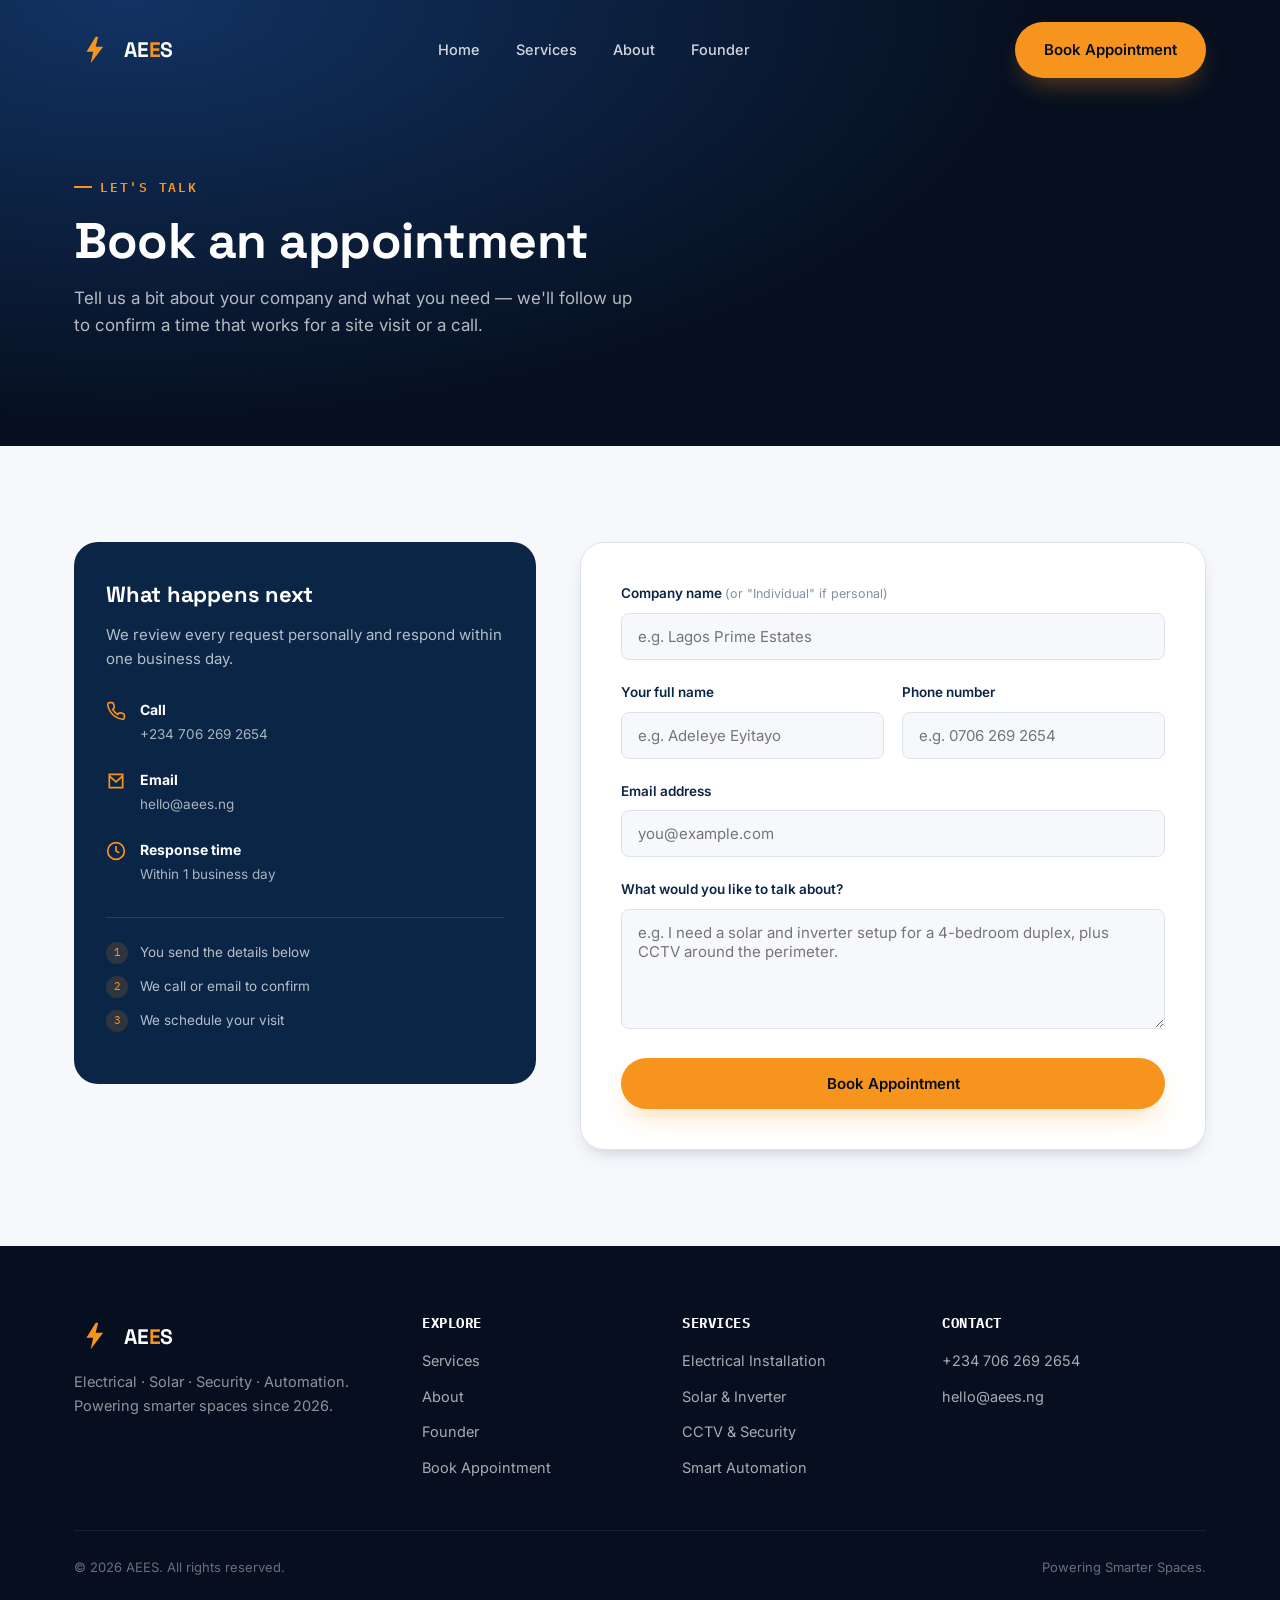
==== aees-website/appointment.html @ 7b67c180 "Initial commit" ====
<!DOCTYPE html>
<html lang="en">
<head>
<meta charset="UTF-8">
<meta name="viewport" content="width=device-width, initial-scale=1.0">
<title>Book an Appointment | AEES</title>
<meta name="description" content="Book an appointment with AEES for electrical, solar, security, or automation work.">
<link rel="icon" href="images/favicon.svg" type="image/svg+xml">
<link rel="preconnect" href="https://fonts.googleapis.com">
<link rel="preconnect" href="https://fonts.gstatic.com" crossorigin>
<link href="https://fonts.googleapis.com/css2?family=Space+Grotesk:wght@500;600;700&family=Inter:wght@400;500;600&family=IBM+Plex+Mono:wght@500&display=swap" rel="stylesheet">
<link rel="stylesheet" href="css/style.css">
<noscript><style>[data-reveal],[data-reveal-stagger]>*{opacity:1!important;transform:none!important;}</style></noscript>
</head>
<body>

<!-- ===== NAV ===== -->
<header class="nav" id="nav">
  <div class="container">
    <a href="index.html" class="brand">
      <svg class="brand-mark" viewBox="0 0 48 48" fill="none" xmlns="http://www.w3.org/2000/svg">
        <path d="M26 8L15 26h8l-3 14 15-20h-9l3-12z" fill="#F7941D"/>
      </svg>
      <span class="brand-word">AE<span>E</span>S</span>
    </a>
    <nav class="nav-links" aria-label="Primary">
      <a href="index.html#home">Home</a>
      <a href="index.html#services">Services</a>
      <a href="index.html#about">About</a>
      <a href="profile.html">Founder</a>
    </nav>
    <div class="nav-cta">
      <a href="appointment.html" class="btn btn-primary desktop-only">Book Appointment</a>
      <button class="nav-toggle" aria-label="Toggle menu" aria-expanded="false">
        <span></span><span></span><span></span>
      </button>
    </div>
  </div>
</header>

<div class="mobile-menu">
  <a href="index.html#home">Home</a>
  <a href="index.html#services">Services</a>
  <a href="index.html#about">About</a>
  <a href="profile.html">Founder</a>
  <a href="appointment.html" class="btn btn-primary">Book Appointment</a>
</div>

<!-- ===== HEADER ===== -->
<section class="page-header">
  <div class="container">
    <span class="eyebrow">Let's talk</span>
    <h1>Book an appointment</h1>
    <p>Tell us a bit about your company and what you need — we'll follow up to confirm a time that works for a site visit or a call.</p>
  </div>
</section>

<!-- ===== FORM ===== -->
<section class="appointment-section">
  <div class="container appointment-layout">

    <aside class="appointment-info" data-reveal>
      <h3>What happens next</h3>
      <p>We review every request personally and respond within one business day.</p>

      <div class="info-row">
        <svg width="20" height="20" viewBox="0 0 24 24" fill="none" stroke="currentColor" stroke-width="2"><path d="M22 16.9v3a2 2 0 0 1-2.2 2 19.8 19.8 0 0 1-8.6-3.1 19.5 19.5 0 0 1-6-6 19.8 19.8 0 0 1-3.1-8.6A2 2 0 0 1 4.1 2h3a2 2 0 0 1 2 1.7c.1 1 .4 2 .7 3a2 2 0 0 1-.5 2.1L8 10.1a16 16 0 0 0 6 6l1.3-1.3a2 2 0 0 1 2.1-.5c1 .3 2 .5 3 .7a2 2 0 0 1 1.6 2Z"/></svg>
        <div><strong>Call</strong><span>+234 706 269 2654</span></div>
      </div>
      <div class="info-row">
        <svg width="20" height="20" viewBox="0 0 24 24" fill="none" stroke="currentColor" stroke-width="2"><path d="M4 4h16v16H4V4Z"/><path d="m4 6 8 7 8-7"/></svg>
        <div><strong>Email</strong><span>hello@aees.ng</span></div>
      </div>
      <div class="info-row">
        <svg width="20" height="20" viewBox="0 0 24 24" fill="none" stroke="currentColor" stroke-width="2"><circle cx="12" cy="12" r="10"/><path d="M12 6v6l4 2"/></svg>
        <div><strong>Response time</strong><span>Within 1 business day</span></div>
      </div>

      <ul class="info-steps">
        <li><span class="step-num">1</span> You send the details below</li>
        <li><span class="step-num">2</span> We call or email to confirm</li>
        <li><span class="step-num">3</span> We schedule your visit</li>
      </ul>
    </aside>

    <div class="form-card" data-reveal>
      <form id="appointment-form" novalidate>

        <div class="form-row">
          <label for="companyName">Company name <span class="hint">(or "Individual" if personal)</span></label>
          <input type="text" id="companyName" name="companyName" required placeholder="e.g. Lagos Prime Estates">
          <span class="field-error">Please enter your company or organisation name.</span>
        </div>

        <div class="form-grid-2">
          <div class="form-row">
            <label for="fullName">Your full name</label>
            <input type="text" id="fullName" name="fullName" required placeholder="e.g. Adeleye Eyitayo">
            <span class="field-error">Please enter your full name.</span>
          </div>
          <div class="form-row">
            <label for="phone">Phone number</label>
            <input type="tel" id="phone" name="phone" required placeholder="e.g. 0706 269 2654">
            <span class="field-error">Enter a valid phone number.</span>
          </div>
        </div>

        <div class="form-row">
          <label for="email">Email address</label>
          <input type="email" id="email" name="email" required placeholder="you@example.com">
          <span class="field-error">Enter a valid email address.</span>
        </div>

        <div class="form-row">
          <label for="message">What would you like to talk about?</label>
          <textarea id="message" name="message" required placeholder="e.g. I need a solar and inverter setup for a 4-bedroom duplex, plus CCTV around the perimeter."></textarea>
          <span class="field-error">Tell us a little about what you need — a sentence is fine.</span>
        </div>

        <button type="submit" class="btn btn-primary btn-block">Book Appointment</button>
        <div class="form-status" id="form-status"></div>
      </form>
    </div>

  </div>
</section>

<!-- ===== FOOTER ===== -->
<footer class="site-footer">
  <div class="container">
    <div class="footer-grid">
      <div class="footer-brand">
        <a href="index.html" class="brand">
          <svg class="brand-mark" viewBox="0 0 48 48" fill="none" xmlns="http://www.w3.org/2000/svg">
            <path d="M26 8L15 26h8l-3 14 15-20h-9l3-12z" fill="#F7941D"/>
          </svg>
          <span class="brand-word">AE<span>E</span>S</span>
        </a>
        <p>Electrical · Solar · Security · Automation. Powering smarter spaces since 2026.</p>
      </div>
      <div class="footer-col">
        <h4>Explore</h4>
        <ul>
          <li><a href="index.html#services">Services</a></li>
          <li><a href="index.html#about">About</a></li>
          <li><a href="profile.html">Founder</a></li>
          <li><a href="appointment.html">Book Appointment</a></li>
        </ul>
      </div>
      <div class="footer-col">
        <h4>Services</h4>
        <ul>
          <li><a href="index.html#services">Electrical Installation</a></li>
          <li><a href="index.html#services">Solar &amp; Inverter</a></li>
          <li><a href="index.html#services">CCTV &amp; Security</a></li>
          <li><a href="index.html#services">Smart Automation</a></li>
        </ul>
      </div>
      <div class="footer-col">
        <h4>Contact</h4>
        <ul>
          <li><a href="tel:+2347062692654">+234 706 269 2654</a></li>
          <li><a href="mailto:hello@aees.ng">hello@aees.ng</a></li>
        </ul>
      </div>
    </div>
    <div class="footer-bottom">
      <span>© 2026 AEES. All rights reserved.</span>
      <span>Powering Smarter Spaces.</span>
    </div>
  </div>
</footer>

<script src="js/main.js"></script>
</body>
</html>
---- aees-website/css/style.css ----
/* ============================================================
   AEES — Electrical · Solar · Security · Automation
   Design tokens
   ============================================================ */
:root {
  /* Brand colors (sampled from the AEES mark) */
  --navy-950: #060f1f;
  --navy-900: #0b2546;
  --navy-800: #123363;
  --navy-700: #1c4380;
  --orange-500: #f7941d;
  --orange-600: #e07c00;
  --orange-glow: rgba(247, 148, 29, 0.45);

  --paper: #f6f8fb;
  --paper-dim: #eaeef4;
  --ink: #0e1726;
  --slate: #556077;
  --slate-light: #8290a3;
  --line: #dde3ec;
  --white: #ffffff;

  --font-display: "Space Grotesk", "Segoe UI", sans-serif;
  --font-body: "Inter", "Segoe UI", sans-serif;
  --font-mono: "IBM Plex Mono", monospace;

  --radius-sm: 8px;
  --radius-md: 14px;
  --radius-lg: 24px;
  --shadow-soft: 0 20px 45px -20px rgba(11, 37, 70, 0.35);
  --shadow-tight: 0 8px 20px -10px rgba(11, 37, 70, 0.3);
  --ease: cubic-bezier(0.22, 1, 0.36, 1);
}

@media (prefers-reduced-motion: reduce) {
  *, *::before, *::after {
    animation-duration: 0.001ms !important;
    animation-iteration-count: 1 !important;
    transition-duration: 0.001ms !important;
    scroll-behavior: auto !important;
  }
}

* { box-sizing: border-box; }
html { scroll-behavior: smooth; }

body {
  margin: 0;
  font-family: var(--font-body);
  color: var(--ink);
  background: var(--paper);
  line-height: 1.6;
  -webkit-font-smoothing: antialiased;
}

img { max-width: 100%; display: block; }
a { color: inherit; text-decoration: none; }
ul { list-style: none; margin: 0; padding: 0; }
button { font-family: inherit; cursor: pointer; }

.container {
  width: 100%;
  max-width: 1180px;
  margin: 0 auto;
  padding: 0 24px;
}

.eyebrow {
  display: inline-flex;
  align-items: center;
  gap: 8px;
  font-family: var(--font-mono);
  font-size: 12.5px;
  letter-spacing: 0.14em;
  text-transform: uppercase;
  color: var(--orange-600);
  font-weight: 600;
}
.eyebrow::before {
  content: "";
  width: 18px;
  height: 2px;
  background: var(--orange-500);
  display: inline-block;
}

h1, h2, h3, h4 {
  font-family: var(--font-display);
  color: var(--navy-900);
  line-height: 1.12;
  margin: 0;
  letter-spacing: -0.01em;
}

.section-head {
  max-width: 640px;
  margin-bottom: 48px;
}
.section-head h2 { font-size: clamp(28px, 3.6vw, 40px); margin-top: 14px; }
.section-head p { color: var(--slate); font-size: 17px; margin-top: 14px; }

section { padding: 96px 0; position: relative; }

/* ---------------- Buttons ---------------- */
.btn {
  display: inline-flex;
  align-items: center;
  justify-content: center;
  gap: 10px;
  padding: 15px 28px;
  border-radius: 999px;
  font-weight: 600;
  font-size: 15px;
  border: 1px solid transparent;
  transition: transform 0.25s var(--ease), box-shadow 0.25s var(--ease), background 0.25s var(--ease), color 0.25s var(--ease);
  white-space: nowrap;
}
.btn-primary {
  background: var(--orange-500);
  color: var(--navy-950);
  box-shadow: 0 12px 28px -10px var(--orange-glow);
}
.btn-primary:hover { background: var(--orange-600); transform: translateY(-2px); box-shadow: 0 16px 32px -10px var(--orange-glow); }
.btn-primary:focus-visible { outline: 3px solid var(--navy-900); outline-offset: 2px; }

.btn-ghost {
  background: transparent;
  border-color: rgba(255,255,255,0.35);
  color: var(--white);
}
.btn-ghost:hover { background: rgba(255,255,255,0.1); transform: translateY(-2px); }

.btn-outline-dark {
  background: transparent;
  border-color: var(--navy-900);
  color: var(--navy-900);
}
.btn-outline-dark:hover { background: var(--navy-900); color: var(--white); }

.btn-block { width: 100%; }
.btn[disabled] { opacity: 0.6; cursor: not-allowed; transform: none !important; }

/* ---------------- Nav ---------------- */
.nav {
  position: fixed;
  top: 0; left: 0; right: 0;
  z-index: 100;
  padding: 22px 0;
  transition: padding 0.35s var(--ease), background 0.35s var(--ease), box-shadow 0.35s var(--ease);
}
.nav .container { display: flex; align-items: center; justify-content: space-between; }
.nav.is-scrolled { padding: 12px 0; background: rgba(6, 15, 31, 0.92); backdrop-filter: blur(10px); box-shadow: var(--shadow-tight); }

.brand { display: flex; align-items: center; gap: 10px; }
.brand-mark { width: 40px; height: 40px; flex-shrink: 0; }
.brand-word { font-family: var(--font-display); font-weight: 700; font-size: 21px; color: var(--white); letter-spacing: -0.01em; }
.brand-word span { color: var(--orange-500); }
.brand-tag { display: none; }

.nav-links {
  display: flex;
  align-items: center;
  gap: 36px;
}
.nav-links a {
  color: rgba(255,255,255,0.82);
  font-size: 14.5px;
  font-weight: 500;
  position: relative;
  padding: 4px 0;
  transition: color 0.2s;
}
.nav-links a::after {
  content: "";
  position: absolute; left: 0; right: 100%; bottom: -2px;
  height: 2px; background: var(--orange-500);
  transition: right 0.3s var(--ease);
}
.nav-links a:hover, .nav-links a.active { color: var(--white); }
.nav-links a:hover::after, .nav-links a.active::after { right: 0; }

.nav-cta { display: flex; align-items: center; gap: 18px; }
.nav-toggle {
  display: none;
  width: 42px; height: 42px;
  border-radius: 10px;
  border: 1px solid rgba(255,255,255,0.25);
  background: transparent;
  align-items: center; justify-content: center;
  flex-direction: column; gap: 5px;
}
.nav-toggle span { width: 20px; height: 2px; background: var(--white); border-radius: 2px; transition: transform 0.25s, opacity 0.25s; }
.nav-toggle.is-open span:nth-child(1) { transform: translateY(7px) rotate(45deg); }
.nav-toggle.is-open span:nth-child(2) { opacity: 0; }
.nav-toggle.is-open span:nth-child(3) { transform: translateY(-7px) rotate(-45deg); }

/* ---------------- Hero ---------------- */
.hero {
  position: relative;
  background: radial-gradient(120% 140% at 15% 0%, var(--navy-800) 0%, var(--navy-900) 45%, var(--navy-950) 100%);
  color: var(--white);
  padding: 190px 0 130px;
  overflow: hidden;
}
.hero-grid {
  display: grid;
  grid-template-columns: 1.05fr 0.95fr;
  gap: 40px;
  align-items: center;
  position: relative;
  z-index: 2;
}
.hero-copy .eyebrow { color: var(--orange-500); }
.hero-copy .eyebrow::before { background: var(--orange-500); }
.hero h1 {
  color: var(--white);
  font-size: clamp(38px, 5.4vw, 64px);
  margin-top: 18px;
}
.hero h1 em { color: var(--orange-500); font-style: normal; }
.hero-copy p {
  color: rgba(255,255,255,0.72);
  font-size: 18px;
  max-width: 480px;
  margin-top: 22px;
}
.hero-actions { display: flex; gap: 16px; margin-top: 36px; flex-wrap: wrap; }

.hero-services {
  display: flex;
  gap: 10px;
  margin-top: 44px;
  flex-wrap: wrap;
}
.hero-service-chip {
  font-family: var(--font-mono);
  font-size: 12px;
  letter-spacing: 0.03em;
  color: rgba(255,255,255,0.75);
  border: 1px solid rgba(255,255,255,0.18);
  padding: 8px 14px;
  border-radius: 999px;
}

.hero-visual { position: relative; height: 460px; }
.circuit-svg { width: 100%; height: 100%; overflow: visible; }
.circuit-line {
  fill: none;
  stroke: rgba(255,255,255,0.22);
  stroke-width: 1.6;
  stroke-dasharray: 8 6;
}
.circuit-line.is-live {
  stroke: var(--orange-500);
  stroke-dasharray: 700;
  stroke-dashoffset: 700;
  animation: draw 2.6s var(--ease) forwards;
}
.circuit-node {
  fill: var(--navy-950);
  stroke: rgba(255,255,255,0.35);
  stroke-width: 1.4;
}
.circuit-node.is-core { fill: var(--orange-500); stroke: none; }
.circuit-node-pulse {
  fill: none;
  stroke: var(--orange-500);
  stroke-width: 1.4;
  opacity: 0;
  transform-origin: center;
  animation: pulse 2.8s ease-out infinite;
}
.circuit-icon { color: var(--white); }
.circuit-label {
  font-family: var(--font-mono);
  font-size: 10.5px;
  fill: rgba(255,255,255,0.55);
  letter-spacing: 0.04em;
}

@keyframes draw { to { stroke-dashoffset: 0; } }
@keyframes pulse {
  0% { opacity: 0.9; transform: scale(0.4); }
  100% { opacity: 0; transform: scale(2.6); }
}

.hero-bolt {
  position: absolute;
  inset: 0;
  display: flex;
  align-items: center;
  justify-content: center;
  pointer-events: none;
}

/* ---------------- Trust / values strip ---------------- */
.trust-strip {
  background: var(--navy-950);
  border-top: 1px solid rgba(255,255,255,0.08);
}
.trust-strip .container {
  display: flex;
  justify-content: space-between;
  flex-wrap: wrap;
  gap: 18px;
  padding: 22px 24px;
}
.trust-item {
  display: flex;
  align-items: center;
  gap: 10px;
  color: rgba(255,255,255,0.78);
  font-family: var(--font-mono);
  font-size: 12.5px;
  letter-spacing: 0.05em;
  text-transform: uppercase;
}
.trust-item svg { color: var(--orange-500); flex-shrink: 0; }

/* ---------------- Services ---------------- */
.services { background: var(--paper); }
.services-grid {
  display: grid;
  grid-template-columns: repeat(3, 1fr);
  gap: 22px;
}
.service-card {
  background: var(--white);
  border: 1px solid var(--line);
  border-radius: var(--radius-lg);
  padding: 32px 28px;
  position: relative;
  overflow: hidden;
  transition: transform 0.35s var(--ease), box-shadow 0.35s var(--ease), border-color 0.35s var(--ease);
}
.service-card::before {
  content: "";
  position: absolute; top: 0; left: 0; right: 0; height: 3px;
  background: linear-gradient(90deg, var(--orange-500), var(--navy-800));
  transform: scaleX(0);
  transform-origin: left;
  transition: transform 0.4s var(--ease);
}
.service-card:hover {
  transform: translateY(-6px);
  box-shadow: var(--shadow-soft);
  border-color: transparent;
}
.service-card:hover::before { transform: scaleX(1); }
.service-icon {
  width: 54px; height: 54px;
  border-radius: 14px;
  background: var(--navy-900);
  color: var(--orange-500);
  display: flex; align-items: center; justify-content: center;
  margin-bottom: 20px;
  transition: transform 0.35s var(--ease), background 0.35s var(--ease);
}
.service-card:hover .service-icon { background: var(--orange-500); color: var(--navy-950); transform: rotate(-6deg) scale(1.05); }
.service-card h3 { font-size: 19px; margin-bottom: 10px; }
.service-card p { color: var(--slate); font-size: 15px; margin: 0; }
.service-card.wide { grid-column: span 1; }

/* ---------------- About / intro ---------------- */
.about { background: var(--white); }
.about-grid {
  display: grid;
  grid-template-columns: 0.9fr 1.1fr;
  gap: 60px;
  align-items: center;
}
.about-visual {
  position: relative;
  border-radius: var(--radius-lg);
  overflow: hidden;
  background: var(--navy-900);
  aspect-ratio: 4/5;
  display: flex;
  align-items: center;
  justify-content: center;
}
.about-visual img { width: 100%; height: 100%; object-fit: cover; opacity: 0.85; }
.about-badge {
  position: absolute;
  bottom: 22px; left: 22px; right: 22px;
  background: rgba(6,15,31,0.82);
  backdrop-filter: blur(6px);
  border-radius: var(--radius-md);
  padding: 16px 18px;
  color: var(--white);
  border: 1px solid rgba(255,255,255,0.12);
}
.about-badge strong { color: var(--orange-500); display: block; font-family: var(--font-mono); font-size: 12px; letter-spacing: 0.06em; text-transform: uppercase; margin-bottom: 4px; }

.about-copy p { color: var(--slate); font-size: 16.5px; margin-top: 18px; }
.value-grid {
  display: grid;
  grid-template-columns: repeat(2, 1fr);
  gap: 16px;
  margin-top: 32px;
}
.value-item {
  display: flex;
  gap: 12px;
  align-items: flex-start;
  padding: 16px;
  border: 1px solid var(--line);
  border-radius: var(--radius-md);
}
.value-item svg { color: var(--orange-600); flex-shrink: 0; margin-top: 2px; }
.value-item strong { display: block; font-size: 14.5px; color: var(--navy-900); }
.value-item span { font-size: 13.5px; color: var(--slate); }

/* ---------------- CTA banner ---------------- */
.cta-banner {
  background: linear-gradient(120deg, var(--navy-900), var(--navy-950));
  color: var(--white);
  text-align: center;
  padding: 90px 0;
  position: relative;
  overflow: hidden;
}
.cta-banner h2 { color: var(--white); font-size: clamp(28px, 4vw, 42px); }
.cta-banner p { color: rgba(255,255,255,0.72); max-width: 520px; margin: 16px auto 32px; font-size: 17px; }
.cta-phone {
  margin-top: 22px;
  font-family: var(--font-mono);
  color: rgba(255,255,255,0.6);
  font-size: 14px;
}
.cta-phone a { color: var(--orange-500); font-weight: 600; }

/* ---------------- Footer ---------------- */
.site-footer { background: var(--navy-950); color: rgba(255,255,255,0.65); padding: 70px 0 30px; }
.footer-grid {
  display: grid;
  grid-template-columns: 1.4fr 1fr 1fr 1.2fr;
  gap: 40px;
  padding-bottom: 40px;
  border-bottom: 1px solid rgba(255,255,255,0.08);
}
.footer-brand p { margin-top: 14px; font-size: 14.5px; max-width: 280px; color: rgba(255,255,255,0.55); }
.footer-col h4 { color: var(--white); font-size: 14px; letter-spacing: 0.04em; text-transform: uppercase; margin-bottom: 16px; font-family: var(--font-mono); }
.footer-col ul li { margin-bottom: 10px; }
.footer-col a { font-size: 14.5px; color: rgba(255,255,255,0.65); transition: color 0.2s; }
.footer-col a:hover { color: var(--orange-500); }
.footer-bottom {
  display: flex; justify-content: space-between; align-items: center;
  padding-top: 26px; font-size: 13px; color: rgba(255,255,255,0.4);
  flex-wrap: wrap; gap: 10px;
}

/* ---------------- Reveal on scroll ---------------- */
[data-reveal] { opacity: 0; transform: translateY(28px); transition: opacity 0.7s var(--ease), transform 0.7s var(--ease); }
[data-reveal].is-visible { opacity: 1; transform: translateY(0); }
[data-reveal-stagger] > * { opacity: 0; transform: translateY(24px); transition: opacity 0.6s var(--ease), transform 0.6s var(--ease); }
[data-reveal-stagger].is-visible > * { opacity: 1; transform: translateY(0); }

/* ---------------- Page header (inner pages) ---------------- */
.page-header {
  background: radial-gradient(120% 160% at 10% 0%, var(--navy-800) 0%, var(--navy-950) 60%);
  color: var(--white);
  padding: 170px 0 90px;
  position: relative;
  overflow: hidden;
}
.page-header .eyebrow { color: var(--orange-500); }
.page-header .eyebrow::before { background: var(--orange-500); }
.page-header h1 { color: var(--white); font-size: clamp(32px, 4.4vw, 50px); margin-top: 16px; }
.page-header p { color: rgba(255,255,255,0.7); max-width: 560px; margin-top: 16px; font-size: 17px; }

/* ---------------- Appointment form ---------------- */
.appointment-section { background: var(--paper); }
.appointment-layout {
  display: grid;
  grid-template-columns: 0.85fr 1.15fr;
  gap: 44px;
  align-items: flex-start;
}
.appointment-info {
  background: var(--navy-900);
  color: var(--white);
  border-radius: var(--radius-lg);
  padding: 40px 32px;
  position: sticky;
  top: 110px;
}
.appointment-info h3 { color: var(--white); font-size: 22px; margin-bottom: 16px; }
.appointment-info p { color: rgba(255,255,255,0.7); font-size: 15px; margin-bottom: 28px; }
.info-row { display: flex; gap: 14px; align-items: flex-start; margin-bottom: 22px; }
.info-row svg { color: var(--orange-500); flex-shrink: 0; margin-top: 2px; }
.info-row strong { display: block; font-size: 14px; }
.info-row span { font-size: 13.5px; color: rgba(255,255,255,0.65); }
.info-steps { margin-top: 30px; border-top: 1px solid rgba(255,255,255,0.12); padding-top: 24px; }
.info-steps li { display: flex; gap: 12px; align-items: center; font-size: 13.5px; color: rgba(255,255,255,0.7); margin-bottom: 12px; }
.info-steps .step-num {
  width: 22px; height: 22px; border-radius: 50%;
  background: rgba(247,148,29,0.15); color: var(--orange-500);
  display: flex; align-items: center; justify-content: center;
  font-family: var(--font-mono); font-size: 11px; flex-shrink: 0;
}

.form-card {
  background: var(--white);
  border: 1px solid var(--line);
  border-radius: var(--radius-lg);
  padding: 40px;
  box-shadow: var(--shadow-tight);
}
.form-row { margin-bottom: 22px; }
.form-row label {
  display: block;
  font-size: 13.5px;
  font-weight: 600;
  color: var(--navy-900);
  margin-bottom: 8px;
}
.form-row .hint { font-weight: 400; color: var(--slate-light); font-size: 12.5px; }
.form-grid-2 { display: grid; grid-template-columns: 1fr 1fr; gap: 18px; }
input, textarea, select {
  width: 100%;
  padding: 13px 16px;
  border-radius: var(--radius-sm);
  border: 1.5px solid var(--line);
  background: var(--paper);
  font-family: var(--font-body);
  font-size: 15px;
  color: var(--ink);
  transition: border-color 0.2s, box-shadow 0.2s, background 0.2s;
}
textarea { resize: vertical; min-height: 120px; }
input:focus, textarea:focus, select:focus {
  outline: none;
  border-color: var(--orange-500);
  background: var(--white);
  box-shadow: 0 0 0 4px rgba(247,148,29,0.14);
}
.field-error { color: #c23b3b; font-size: 12.5px; margin-top: 6px; display: none; }
.form-row.has-error input,
.form-row.has-error textarea,
.form-row.has-error select { border-color: #c23b3b; }
.form-row.has-error .field-error { display: block; }

.form-status {
  margin-top: 18px;
  padding: 14px 16px;
  border-radius: var(--radius-sm);
  font-size: 14px;
  display: none;
}
.form-status.show { display: block; }
.form-status.success { background: #e9f7ee; color: #1f7a45; border: 1px solid #b9e6c9; }
.form-status.error { background: #fdecec; color: #b23434; border: 1px solid #f5c6c6; }

/* ---------------- Profile page ---------------- */
.profile-section { background: var(--white); }
.profile-layout {
  display: grid;
  grid-template-columns: 0.8fr 1.2fr;
  gap: 56px;
  align-items: flex-start;
}
.profile-photo-wrap { position: sticky; top: 120px; text-align: center; }
.profile-photo {
  width: 100%;
  max-width: 340px;
  aspect-ratio: 1/1;
  border-radius: 50%;
  overflow: hidden;
  margin: 0 auto;
  border: 6px solid var(--paper-dim);
  box-shadow: var(--shadow-soft);
  position: relative;
}
.profile-photo img { width: 100%; height: 100%; object-fit: cover; }
.profile-name { margin-top: 26px; font-size: 24px; }
.profile-role { color: var(--orange-600); font-family: var(--font-mono); font-size: 13px; letter-spacing: 0.04em; text-transform: uppercase; margin-top: 8px; }
.profile-tags { display: flex; gap: 8px; justify-content: center; flex-wrap: wrap; margin-top: 16px; }
.profile-tag { font-size: 12px; padding: 6px 12px; border-radius: 999px; background: var(--paper-dim); color: var(--slate); font-family: var(--font-mono); }

.profile-copy p { color: var(--slate); font-size: 16.5px; margin-bottom: 20px; }
.profile-quote {
  border-left: 3px solid var(--orange-500);
  padding: 6px 0 6px 24px;
  margin: 32px 0;
  font-family: var(--font-display);
  font-size: 22px;
  color: var(--navy-900);
}
.profile-quote span { display: block; font-family: var(--font-mono); font-size: 12.5px; color: var(--slate-light); margin-top: 10px; text-transform: none; letter-spacing: 0; }

.profile-values { margin-top: 40px; display: grid; grid-template-columns: repeat(2,1fr); gap: 16px; }

/* ---------------- Responsive ---------------- */
@media (max-width: 980px) {
  .hero-grid { grid-template-columns: 1fr; }
  .hero-visual { height: 340px; order: -1; }
  .services-grid { grid-template-columns: repeat(2, 1fr); }
  .about-grid, .appointment-layout, .profile-layout { grid-template-columns: 1fr; }
  .appointment-info, .profile-photo-wrap { position: static; }
  .footer-grid { grid-template-columns: 1fr 1fr; }
}

@media (max-width: 720px) {
  .nav-links { display: none; }
  .nav-toggle { display: flex; }
  .nav-cta .btn-primary.desktop-only { display: none; }
  section { padding: 70px 0; }
  .hero { padding: 150px 0 90px; }
  .services-grid { grid-template-columns: 1fr; }
  .form-grid-2 { grid-template-columns: 1fr; }
  .footer-grid { grid-template-columns: 1fr; }
  .trust-strip .container { justify-content: flex-start; }
  .mobile-menu.is-open {
    display: flex;
  }
}

.mobile-menu {
  display: none;
  position: fixed;
  inset: 0;
  z-index: 99;
  background: var(--navy-950);
  flex-direction: column;
  align-items: center;
  justify-content: center;
  gap: 28px;
  padding: 40px;
}
.mobile-menu a { color: var(--white); font-family: var(--font-display); font-size: 26px; }
.mobile-menu .btn { margin-top: 20px; }
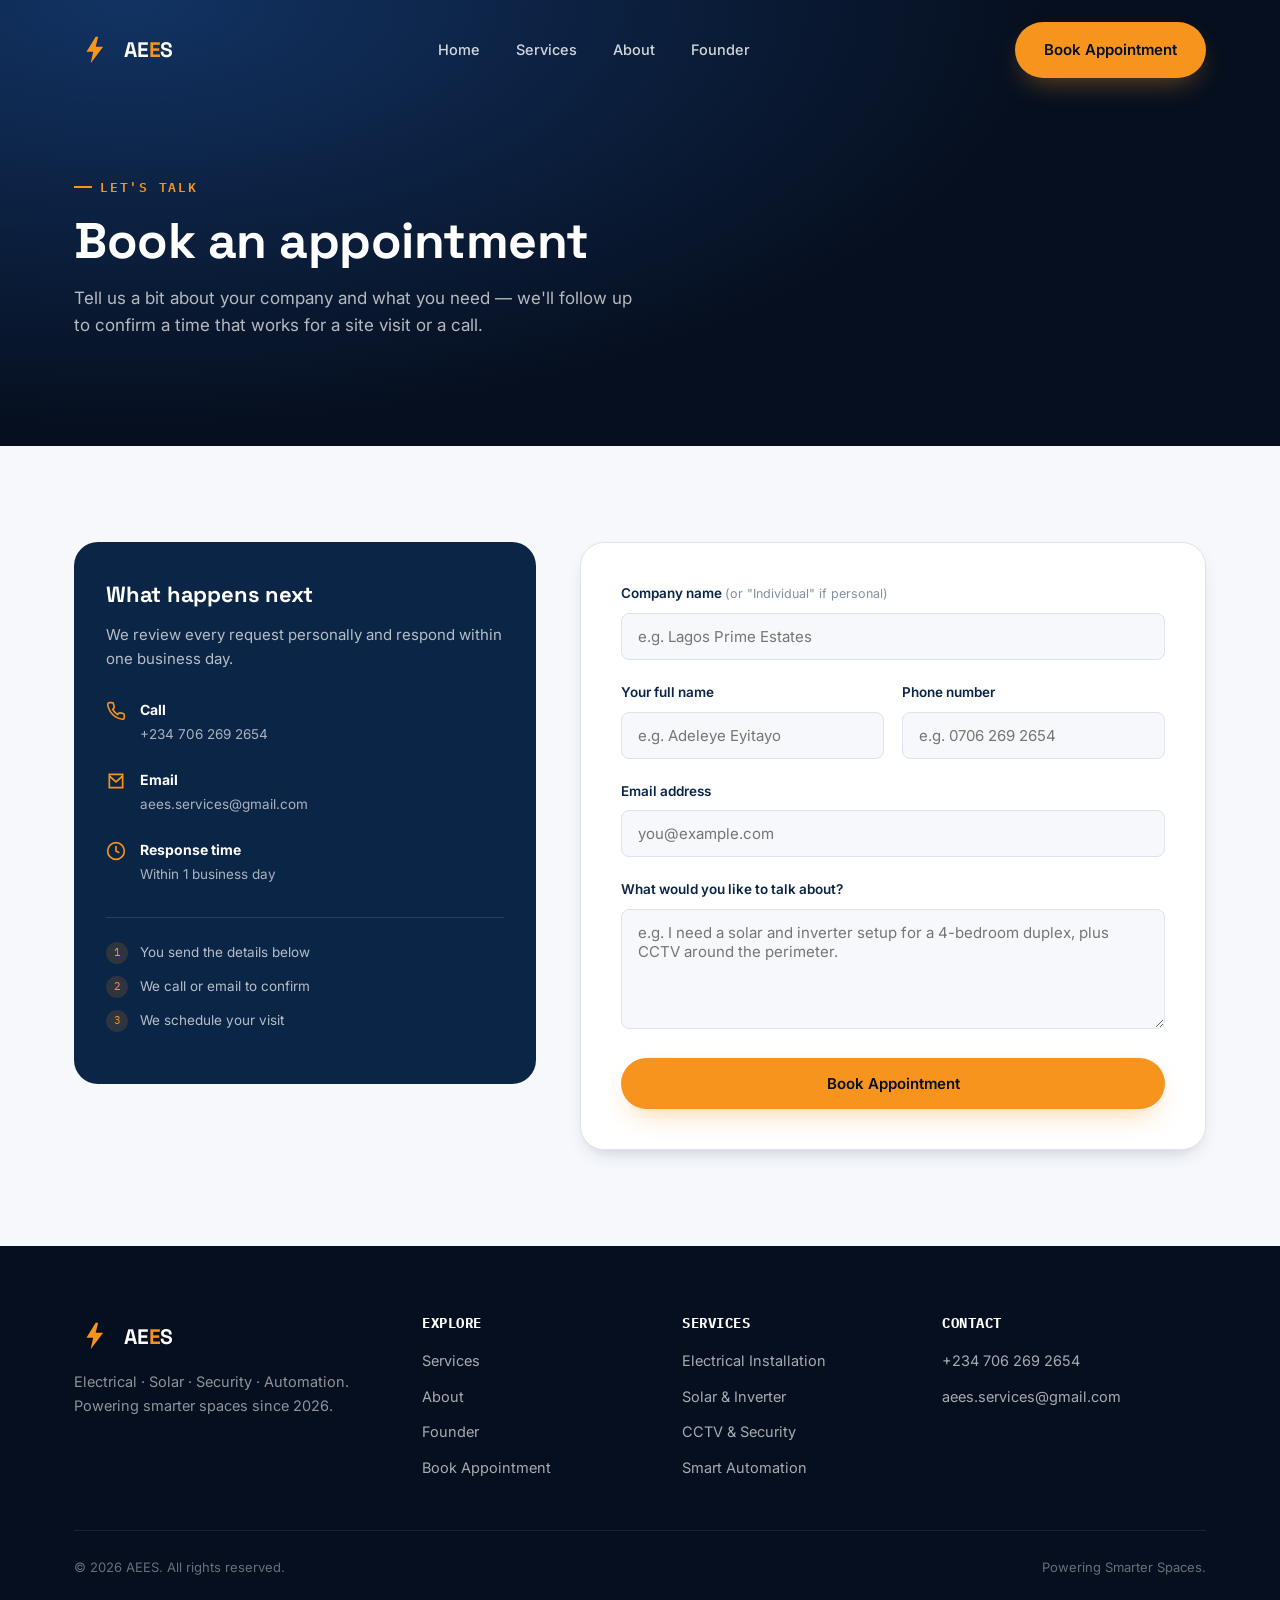
==== commit 946e4e8e: "Update profile photo" ====
--- a/aees-website/appointment.html
+++ b/aees-website/appointment.html
@@ -69,7 +69,7 @@
       </div>
       <div class="info-row">
         <svg width="20" height="20" viewBox="0 0 24 24" fill="none" stroke="currentColor" stroke-width="2"><path d="M4 4h16v16H4V4Z"/><path d="m4 6 8 7 8-7"/></svg>
-        <div><strong>Email</strong><span>hello@aees.ng</span></div>
+        <div><strong>Email</strong><span>aees.services@gmail.com</span></div>
       </div>
       <div class="info-row">
         <svg width="20" height="20" viewBox="0 0 24 24" fill="none" stroke="currentColor" stroke-width="2"><circle cx="12" cy="12" r="10"/><path d="M12 6v6l4 2"/></svg>
@@ -160,7 +160,7 @@
         <h4>Contact</h4>
         <ul>
           <li><a href="tel:+2347062692654">+234 706 269 2654</a></li>
-          <li><a href="mailto:hello@aees.ng">hello@aees.ng</a></li>
+          <li><a href="mailto:aees.services@gmail.com">aees.services@gmail.com</a></li>
         </ul>
       </div>
     </div>
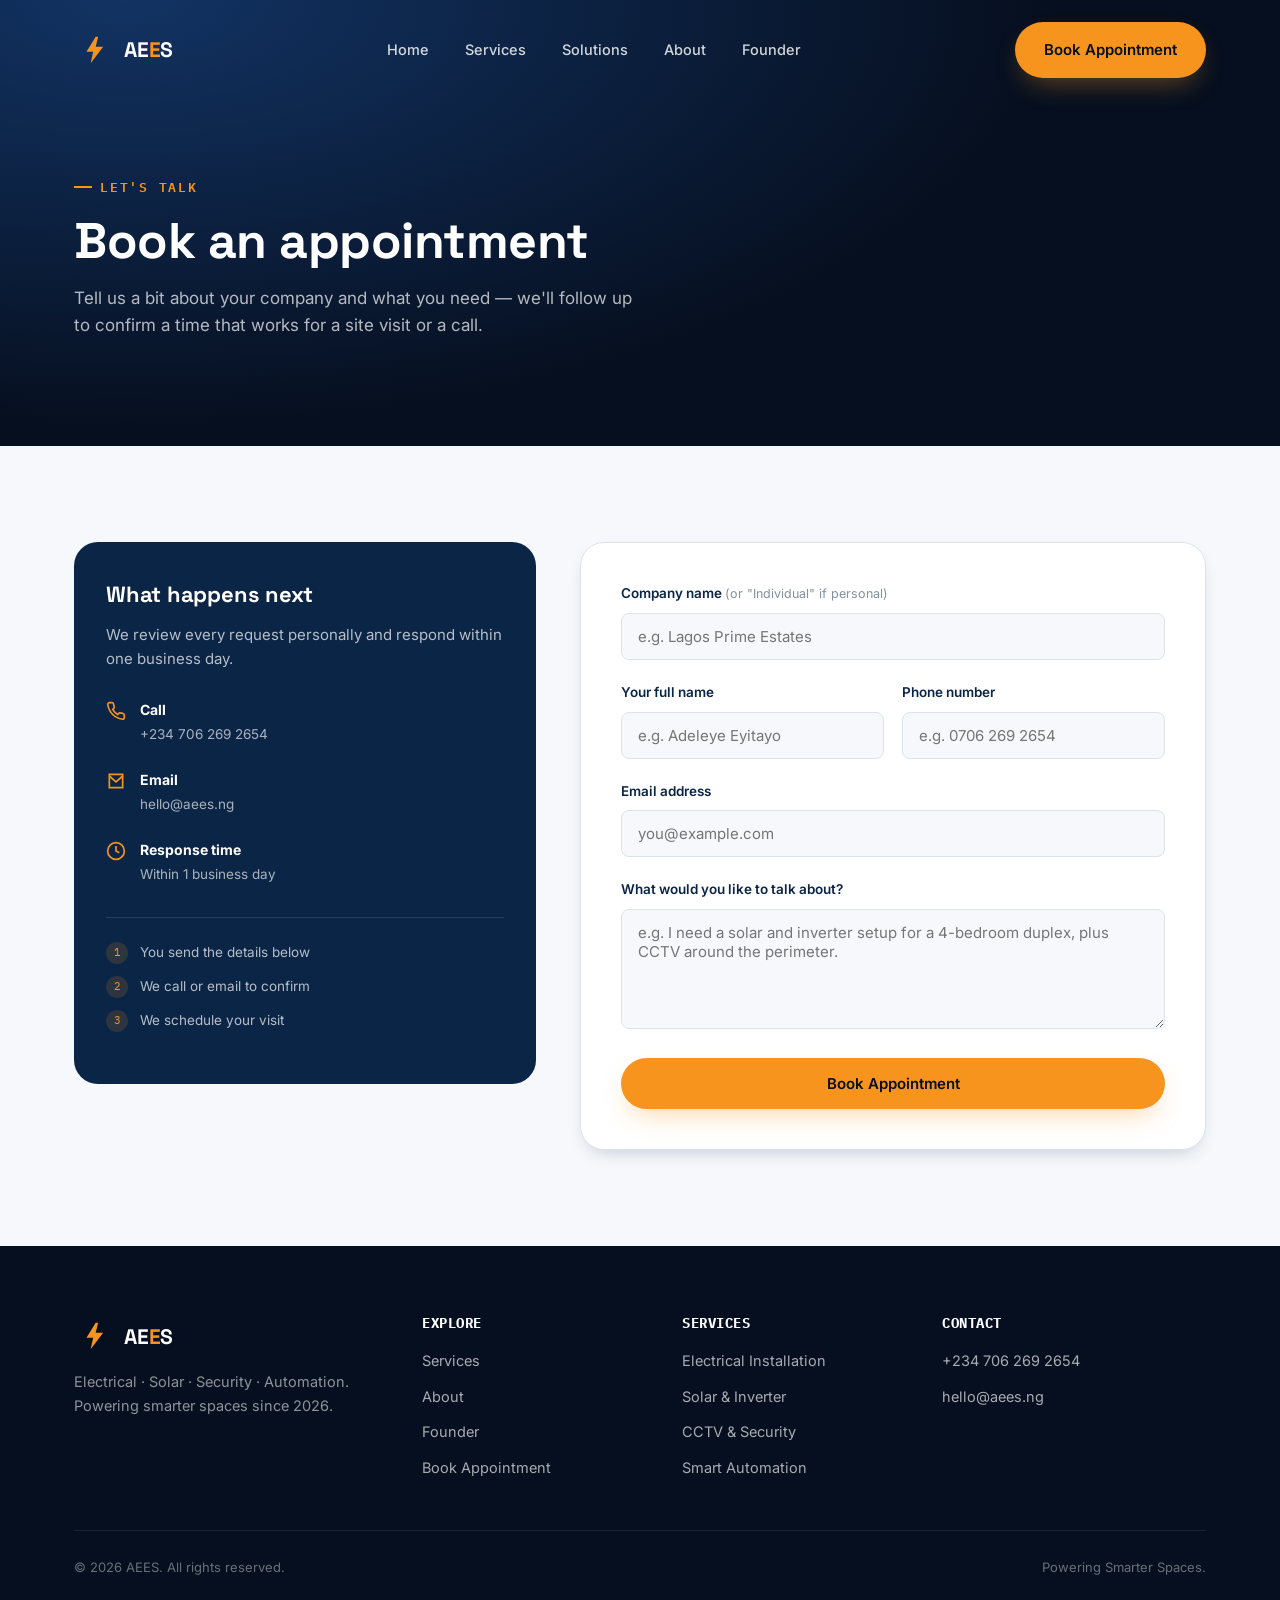
==== commit 76a5b37d: "Add Our Solutions section" ====
--- a/aees-website/appointment.html
+++ b/aees-website/appointment.html
@@ -26,6 +26,7 @@
     <nav class="nav-links" aria-label="Primary">
       <a href="index.html#home">Home</a>
       <a href="index.html#services">Services</a>
+      <a href="index.html#solutions">Solutions</a>
       <a href="index.html#about">About</a>
       <a href="profile.html">Founder</a>
     </nav>
@@ -41,6 +42,7 @@
 <div class="mobile-menu">
   <a href="index.html#home">Home</a>
   <a href="index.html#services">Services</a>
+  <a href="index.html#solutions">Solutions</a>
   <a href="index.html#about">About</a>
   <a href="profile.html">Founder</a>
   <a href="appointment.html" class="btn btn-primary">Book Appointment</a>
@@ -69,7 +71,7 @@
       </div>
       <div class="info-row">
         <svg width="20" height="20" viewBox="0 0 24 24" fill="none" stroke="currentColor" stroke-width="2"><path d="M4 4h16v16H4V4Z"/><path d="m4 6 8 7 8-7"/></svg>
-        <div><strong>Email</strong><span>aees.services@gmail.com</span></div>
+        <div><strong>Email</strong><span>hello@aees.ng</span></div>
       </div>
       <div class="info-row">
         <svg width="20" height="20" viewBox="0 0 24 24" fill="none" stroke="currentColor" stroke-width="2"><circle cx="12" cy="12" r="10"/><path d="M12 6v6l4 2"/></svg>
@@ -160,7 +162,7 @@
         <h4>Contact</h4>
         <ul>
           <li><a href="tel:+2347062692654">+234 706 269 2654</a></li>
-          <li><a href="mailto:aees.services@gmail.com">aees.services@gmail.com</a></li>
+          <li><a href="mailto:hello@aees.ng">hello@aees.ng</a></li>
         </ul>
       </div>
     </div>
--- a/aees-website/css/style.css
+++ b/aees-website/css/style.css
@@ -361,6 +361,176 @@
 .service-card p { color: var(--slate); font-size: 15px; margin: 0; }
 .service-card.wide { grid-column: span 1; }
 
+/* ---------------- Solutions breakdown ---------------- */
+.solutions { background: var(--navy-950); color: var(--white); }
+.solutions .section-head p { color: rgba(255,255,255,0.65); }
+.solutions .eyebrow { color: var(--orange-500); }
+.solutions .eyebrow::before { background: var(--orange-500); }
+.solutions .section-head h2 { color: var(--white); }
+
+.solutions-grid {
+  display: grid;
+  grid-template-columns: repeat(4, 1fr);
+  gap: 22px;
+}
+.solution-card {
+  background: rgba(255,255,255,0.04);
+  border: 1px solid rgba(255,255,255,0.1);
+  border-radius: var(--radius-lg);
+  padding: 30px 26px;
+  transition: transform 0.35s var(--ease), border-color 0.35s var(--ease), background 0.35s var(--ease);
+}
+.solution-card:hover {
+  transform: translateY(-6px);
+  border-color: var(--orange-500);
+  background: rgba(255,255,255,0.06);
+}
+.solution-head {
+  display: flex;
+  align-items: center;
+  gap: 12px;
+  margin-bottom: 20px;
+}
+.solution-emoji {
+  width: 44px; height: 44px;
+  border-radius: 12px;
+  background: rgba(247,148,29,0.14);
+  display: flex; align-items: center; justify-content: center;
+  font-size: 20px;
+  flex-shrink: 0;
+}
+.solution-card h3 { color: var(--white); font-size: 18px; }
+.solution-list { display: flex; flex-direction: column; gap: 12px; }
+.solution-list li {
+  display: flex;
+  align-items: flex-start;
+  gap: 10px;
+  font-size: 14.5px;
+  color: rgba(255,255,255,0.75);
+}
+.solution-list svg { color: var(--orange-500); flex-shrink: 0; margin-top: 3px; }
+
+@media (max-width: 980px) {
+  .solutions-grid { grid-template-columns: repeat(2, 1fr); }
+}
+@media (max-width: 620px) {
+  .solutions-grid { grid-template-columns: 1fr; }
+}
+
+/* ---------------- Our Solutions (detailed) ---------------- */
+.solutions { background: var(--white); }
+.solutions-grid {
+  display: grid;
+  grid-template-columns: repeat(4, 1fr);
+  gap: 20px;
+}
+.solution-card {
+  background: var(--paper);
+  border: 1px solid var(--line);
+  border-radius: var(--radius-lg);
+  padding: 30px 24px;
+  transition: transform 0.35s var(--ease), box-shadow 0.35s var(--ease), background 0.35s var(--ease);
+}
+.solution-card:hover {
+  transform: translateY(-6px);
+  box-shadow: var(--shadow-soft);
+  background: var(--white);
+}
+.solution-icon {
+  width: 48px; height: 48px;
+  border-radius: 12px;
+  background: var(--navy-900);
+  display: flex; align-items: center; justify-content: center;
+  font-size: 22px;
+  margin-bottom: 18px;
+}
+.solution-card h3 { font-size: 18px; margin-bottom: 16px; }
+.solution-card ul { display: flex; flex-direction: column; gap: 11px; }
+.solution-card li {
+  position: relative;
+  padding-left: 18px;
+  font-size: 14px;
+  color: var(--slate);
+  line-height: 1.4;
+}
+.solution-card li::before {
+  content: "";
+  position: absolute;
+  left: 0; top: 7px;
+  width: 6px; height: 6px;
+  border-radius: 50%;
+  background: var(--orange-500);
+}
+
+.quote-cta {
+  margin-top: 56px;
+  text-align: center;
+  background: linear-gradient(120deg, var(--navy-900), var(--navy-950));
+  border-radius: var(--radius-lg);
+  padding: 56px 32px;
+  color: var(--white);
+}
+.quote-cta .btn-primary {
+  font-size: 17px;
+  padding: 19px 40px;
+}
+.quote-cta p {
+  color: rgba(255,255,255,0.72);
+  margin: 18px auto 0;
+  max-width: 460px;
+  font-size: 15.5px;
+}
+
+@media (max-width: 980px) {
+  .solutions-grid { grid-template-columns: repeat(2, 1fr); }
+}
+@media (max-width: 560px) {
+  .solutions-grid { grid-template-columns: 1fr; }
+  .quote-cta { padding: 40px 24px; }
+}
+
+/* ---------------- Solutions breakdown ---------------- */
+.solutions { background: var(--paper-dim); }
+.solutions-grid {
+  display: grid;
+  grid-template-columns: repeat(4, 1fr);
+  gap: 22px;
+}
+.solution-card {
+  background: var(--white);
+  border: 1px solid var(--line);
+  border-radius: var(--radius-lg);
+  padding: 30px 26px;
+  transition: transform 0.35s var(--ease), box-shadow 0.35s var(--ease), border-color 0.35s var(--ease);
+}
+.solution-card:hover {
+  transform: translateY(-6px);
+  box-shadow: var(--shadow-soft);
+  border-color: transparent;
+}
+.solution-card .service-icon { margin-bottom: 18px; }
+.solution-card h3 { font-size: 18px; margin: 0 0 14px; }
+.solution-list { margin: 0; padding: 0; list-style: none; }
+.solution-list li {
+  position: relative;
+  padding: 9px 0 9px 18px;
+  font-size: 14px;
+  color: var(--slate);
+  border-top: 1px dashed var(--line);
+}
+.solution-list li:first-child { border-top: none; padding-top: 0; }
+.solution-list li::before {
+  content: "";
+  position: absolute;
+  left: 0;
+  top: 17px;
+  width: 6px;
+  height: 6px;
+  border-radius: 50%;
+  background: var(--orange-500);
+}
+.solution-list li:first-child::before { top: 8px; }
+
 /* ---------------- About / intro ---------------- */
 .about { background: var(--white); }
 .about-grid {
@@ -596,6 +766,7 @@
   .hero-grid { grid-template-columns: 1fr; }
   .hero-visual { height: 340px; order: -1; }
   .services-grid { grid-template-columns: repeat(2, 1fr); }
+  .solutions-grid { grid-template-columns: repeat(2, 1fr); }
   .about-grid, .appointment-layout, .profile-layout { grid-template-columns: 1fr; }
   .appointment-info, .profile-photo-wrap { position: static; }
   .footer-grid { grid-template-columns: 1fr 1fr; }
@@ -608,6 +779,7 @@
   section { padding: 70px 0; }
   .hero { padding: 150px 0 90px; }
   .services-grid { grid-template-columns: 1fr; }
+  .solutions-grid { grid-template-columns: 1fr; }
   .form-grid-2 { grid-template-columns: 1fr; }
   .footer-grid { grid-template-columns: 1fr; }
   .trust-strip .container { justify-content: flex-start; }
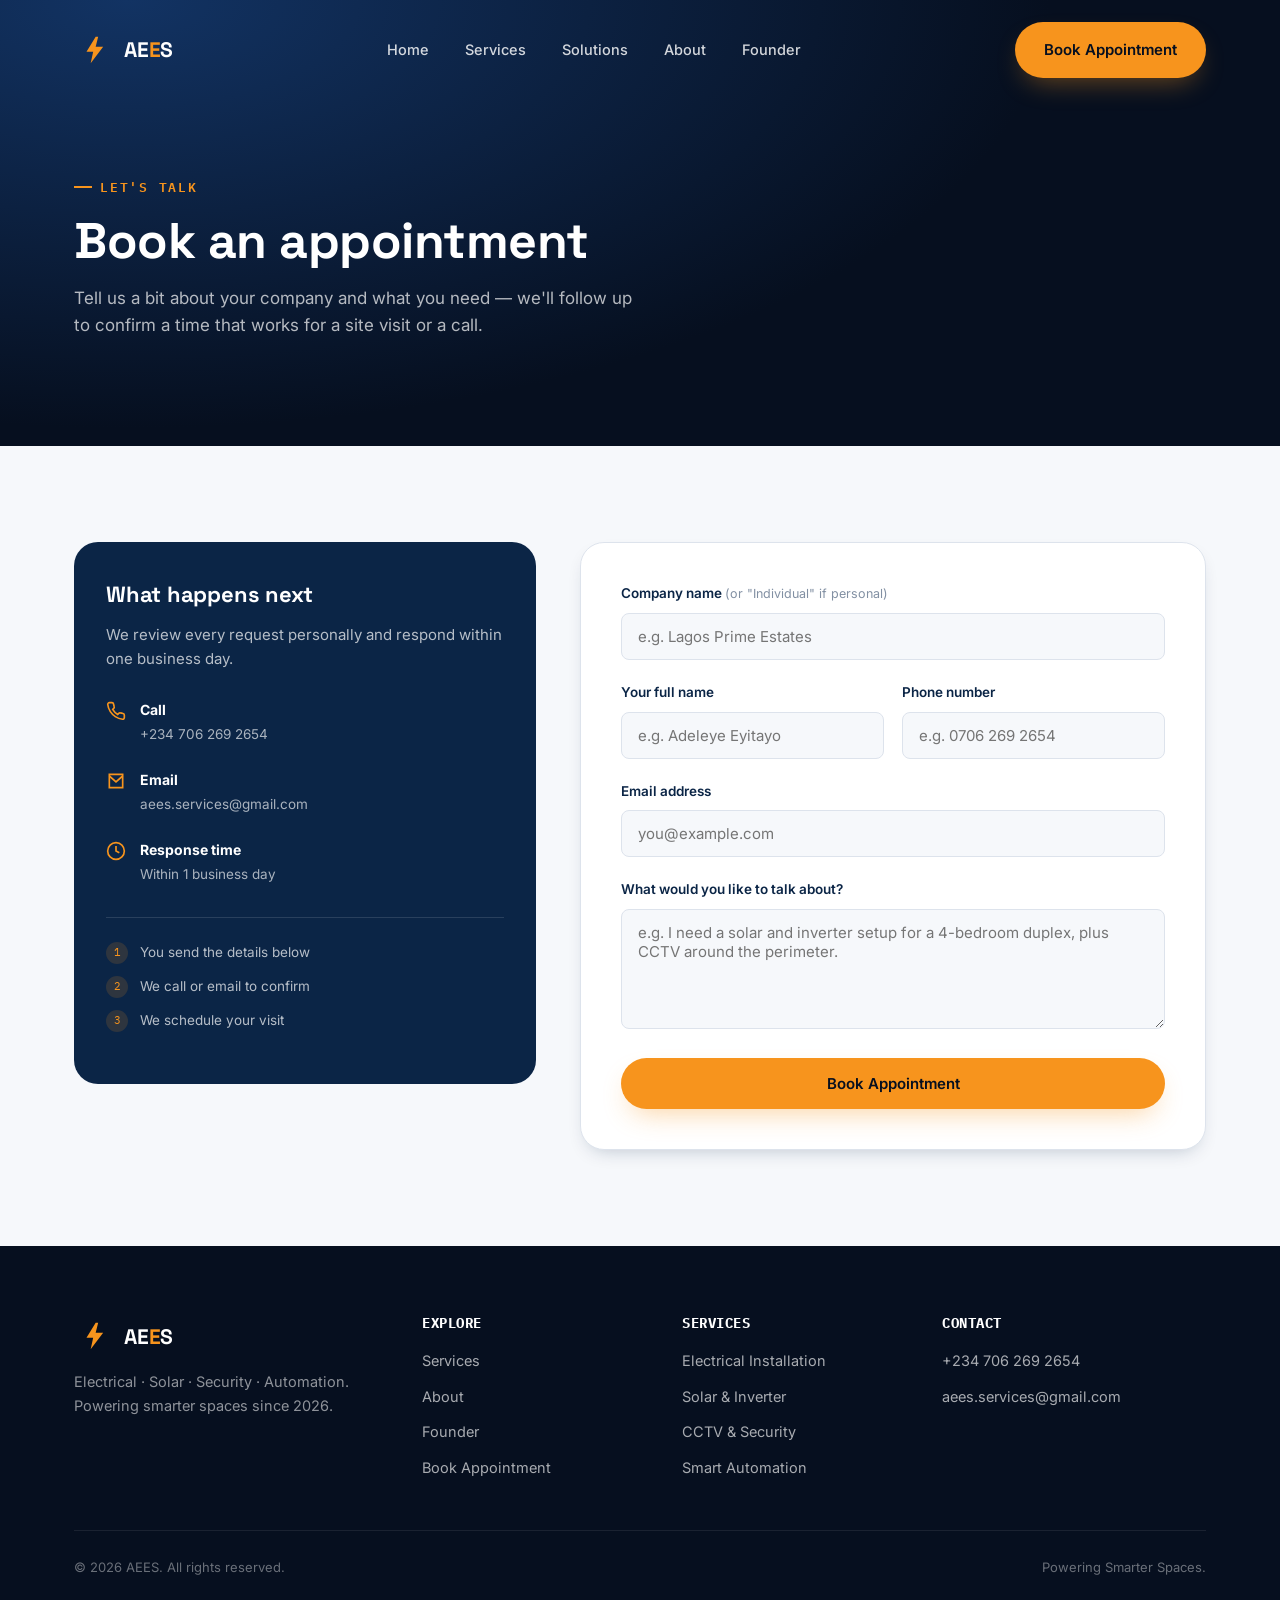
==== commit 47851c62: "Update contact email" ====
--- a/aees-website/appointment.html
+++ b/aees-website/appointment.html
@@ -71,7 +71,7 @@
       </div>
       <div class="info-row">
         <svg width="20" height="20" viewBox="0 0 24 24" fill="none" stroke="currentColor" stroke-width="2"><path d="M4 4h16v16H4V4Z"/><path d="m4 6 8 7 8-7"/></svg>
-        <div><strong>Email</strong><span>hello@aees.ng</span></div>
+        <div><strong>Email</strong><span>aees.services@gmail.com</span></div>
       </div>
       <div class="info-row">
         <svg width="20" height="20" viewBox="0 0 24 24" fill="none" stroke="currentColor" stroke-width="2"><circle cx="12" cy="12" r="10"/><path d="M12 6v6l4 2"/></svg>
@@ -162,7 +162,7 @@
         <h4>Contact</h4>
         <ul>
           <li><a href="tel:+2347062692654">+234 706 269 2654</a></li>
-          <li><a href="mailto:hello@aees.ng">hello@aees.ng</a></li>
+          <li><a href="mailto:aees.services@gmail.com">aees.services@gmail.com</a></li>
         </ul>
       </div>
     </div>
